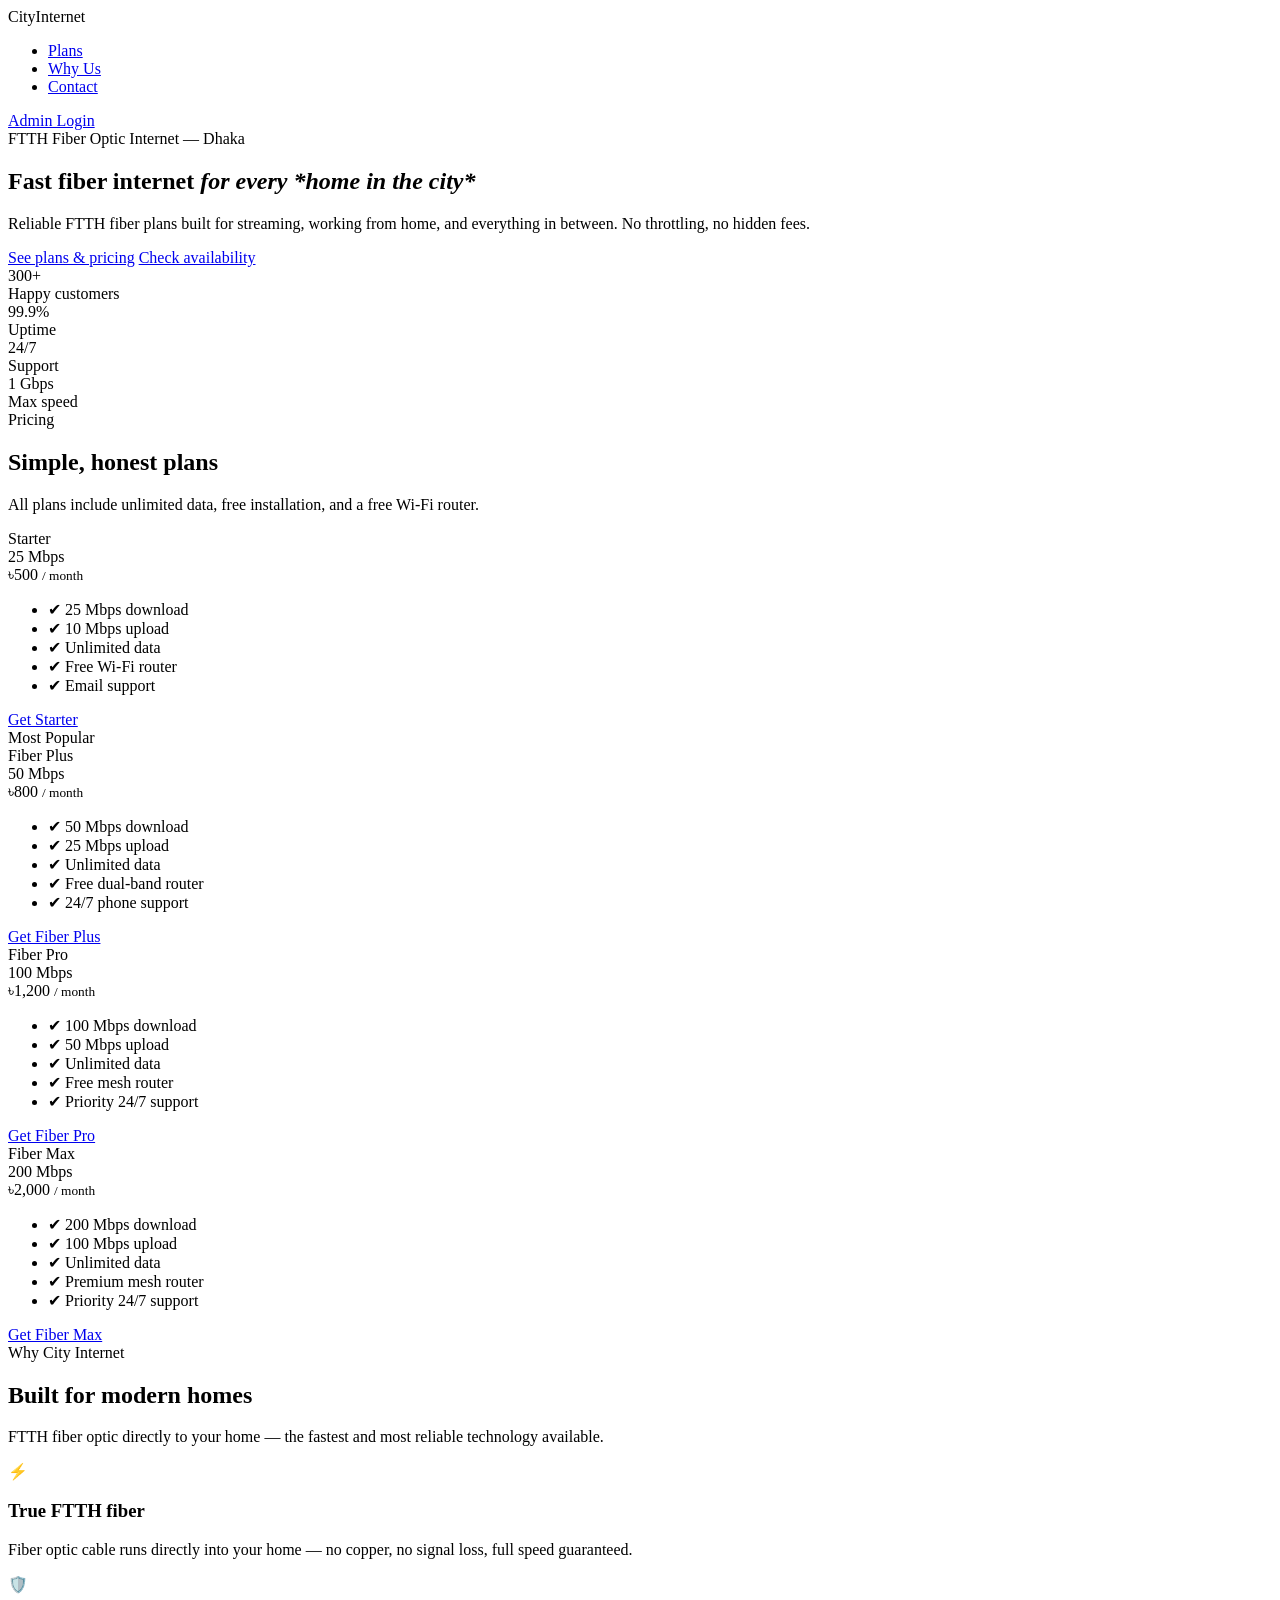
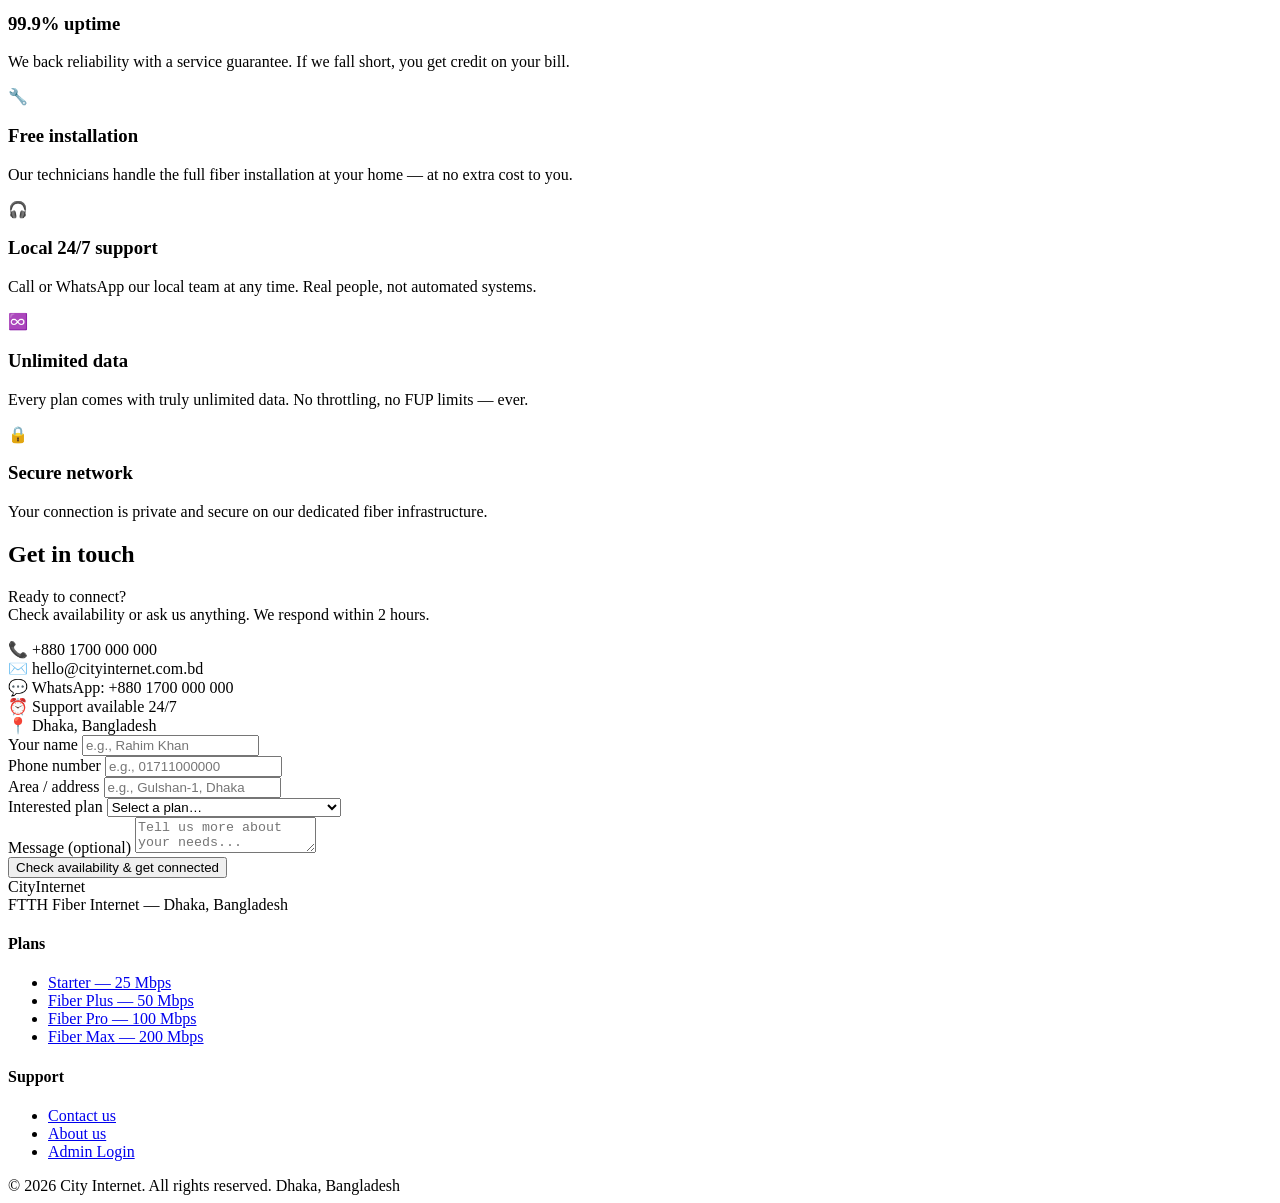
==== index.html @ 3947e37f "Add files via upload" ====
<!DOCTYPE html>
<html lang="en">
<head>
  <meta charset="UTF-8">
  <meta name="viewport" content="width=device-width, initial-scale=1.0">
  <title>City Internet — Home Broadband & Fiber</title>
  <link rel="stylesheet" href="css/style.css">
  <script src="js/main.js"></script>
</head>
<body>
  <!-- NAVBAR -->
  <nav class="navbar">
    <div class="nav-inner">
      <div class="logo">City<span>Internet</span></div>
      <ul class="nav-links">
        <li><a href="#plans">Plans</a></li>
        <li><a href="#features">Why Us</a></li>
        <li><a href="#contact">Contact</a></li>
      </ul>
      <a href="pages/admin.html" class="btn-nav">Admin Login</a>
    </div>
  </nav>

  <!-- HERO -->
  <section class="hero">
    <div class="hero-content">
      <div class="eyebrow">FTTH Fiber Optic Internet — Dhaka</div>
      <h1>Fast fiber internet <em>for every *home in the city*</em></h1>
      <p class="hero-sub">Reliable FTTH fiber plans built for streaming, working from home, and everything in between. No throttling, no hidden fees.</p>
      <div class="hero-actions">
        <a href="#plans" class="btn-primary">See plans & pricing</a>
        <a href="#contact" class="btn-outline">Check availability</a>
      </div>
    </div>
    <div class="hero-stats">
      <div class="stat">
        <div class="stat-num">300+</div>
        <div class="stat-label">Happy customers</div>
      </div>
      <div class="stat">
        <div class="stat-num">99.9%</div>
        <div class="stat-label">Uptime</div>
      </div>
      <div class="stat">
        <div class="stat-num">24/7</div>
        <div class="stat-label">Support</div>
      </div>
      <div class="stat">
        <div class="stat-num">1 Gbps</div>
        <div class="stat-label">Max speed</div>
      </div>
    </div>
  </section>

  <!-- PRICING SECTION -->
  <section id="plans" class="section">
    <div class="section-inner">
      <div class="section-label">Pricing</div>
      <h2>Simple, honest plans</h2>
      <p class="section-sub">All plans include unlimited data, free installation, and a free Wi-Fi router.</p>
      <div class="plans-grid">
        <!-- Starter -->
        <div class="plan-card">
          <div class="plan-name">Starter</div>
          <div class="plan-speed">25 <span>Mbps</span></div>
          <div class="plan-price">৳500 <small>/ month</small></div>
          <ul class="plan-features">
            <li>✔ 25 Mbps download</li>
            <li>✔ 10 Mbps upload</li>
            <li>✔ Unlimited data</li>
            <li>✔ Free Wi-Fi router</li>
            <li>✔ Email support</li>
          </ul>
          <a href="#contact" class="plan-btn">Get Starter</a>
        </div>

        <!-- Fiber Plus (Most Popular) -->
        <div class="plan-card featured">
          <div class="badge">Most Popular</div>
          <div class="plan-name">Fiber Plus</div>
          <div class="plan-speed">50 <span>Mbps</span></div>
          <div class="plan-price">৳800 <small>/ month</small></div>
          <ul class="plan-features">
            <li>✔ 50 Mbps download</li>
            <li>✔ 25 Mbps upload</li>
            <li>✔ Unlimited data</li>
            <li>✔ Free dual-band router</li>
            <li>✔ 24/7 phone support</li>
          </ul>
          <a href="#contact" class="plan-btn filled">Get Fiber Plus</a>
        </div>

        <!-- Fiber Pro -->
        <div class="plan-card">
          <div class="plan-name">Fiber Pro</div>
          <div class="plan-speed">100 <span>Mbps</span></div>
          <div class="plan-price">৳1,200 <small>/ month</small></div>
          <ul class="plan-features">
            <li>✔ 100 Mbps download</li>
            <li>✔ 50 Mbps upload</li>
            <li>✔ Unlimited data</li>
            <li>✔ Free mesh router</li>
            <li>✔ Priority 24/7 support</li>
          </ul>
          <a href="#contact" class="plan-btn">Get Fiber Pro</a>
        </div>

        <!-- Fiber Max -->
        <div class="plan-card">
          <div class="plan-name">Fiber Max</div>
          <div class="plan-speed">200 <span>Mbps</span></div>
          <div class="plan-price">৳2,000 <small>/ month</small></div>
          <ul class="plan-features">
            <li>✔ 200 Mbps download</li>
            <li>✔ 100 Mbps upload</li>
            <li>✔ Unlimited data</li>
            <li>✔ Premium mesh router</li>
            <li>✔ Priority 24/7 support</li>
          </ul>
          <a href="#contact" class="plan-btn">Get Fiber Max</a>
        </div>
      </div>
    </div>
  </section>

  <!-- FEATURES SECTION -->
  <section id="features" class="section gray">
    <div class="section-inner">
      <div class="section-label">Why City Internet</div>
      <h2>Built for modern homes</h2>
      <p class="section-sub">FTTH fiber optic directly to your home — the fastest and most reliable technology available.</p>
      <div class="features-grid">
        <div class="feature-card">
          <div class="feature-icon">⚡</div>
          <h3>True FTTH fiber</h3>
          <p>Fiber optic cable runs directly into your home — no copper, no signal loss, full speed guaranteed.</p>
        </div>
        <div class="feature-card">
          <div class="feature-icon">🛡️</div>
          <h3>99.9% uptime</h3>
          <p>We back reliability with a service guarantee. If we fall short, you get credit on your bill.</p>
        </div>
        <div class="feature-card">
          <div class="feature-icon">🔧</div>
          <h3>Free installation</h3>
          <p>Our technicians handle the full fiber installation at your home — at no extra cost to you.</p>
        </div>
        <div class="feature-card">
          <div class="feature-icon">🎧</div>
          <h3>Local 24/7 support</h3>
          <p>Call or WhatsApp our local team at any time. Real people, not automated systems.</p>
        </div>
        <div class="feature-card">
          <div class="feature-icon">♾️</div>
          <h3>Unlimited data</h3>
          <p>Every plan comes with truly unlimited data. No throttling, no FUP limits — ever.</p>
        </div>
        <div class="feature-card">
          <div class="feature-icon">🔒</div>
          <h3>Secure network</h3>
          <p>Your connection is private and secure on our dedicated fiber infrastructure.</p>
        </div>
      </div>
    </div>
  </section>

  <!-- CONTACT SECTION -->
  <section id="contact" class="section">
    <div class="section-inner">
      <div class="contact-layout">
        <div class="contact-info">
          <h2>Get in touch</h2>
          <p>Ready to connect?<br>Check availability or ask us anything. We respond within 2 hours.</p>
          <div class="contact-item">📞 +880 1700 000 000</div>
          <div class="contact-item">✉️ hello@cityinternet.com.bd</div>
          <div class="contact-item">💬 WhatsApp: +880 1700 000 000</div>
          <div class="contact-item">⏰ Support available 24/7</div>
          <div class="contact-item">📍 Dhaka, Bangladesh</div>
        </div>

        <div class="contact-form-box">
          <form id="contact-form" onsubmit="return false;">
            <div class="field">
              <label for="cf-name">Your name</label>
              <input type="text" id="cf-name" placeholder="e.g., Rahim Khan">
            </div>
            <div class="field">
              <label for="cf-phone">Phone number</label>
              <input type="text" id="cf-phone" placeholder="e.g., 01711000000">
            </div>
            <div class="field">
              <label for="cf-area">Area / address</label>
              <input type="text" id="cf-area" placeholder="e.g., Gulshan-1, Dhaka">
            </div>
            <div class="field">
              <label for="cf-plan">Interested plan</label>
              <select id="cf-plan">
                <option>Select a plan…</option>
                <option>Starter — 25 Mbps (৳500/mo)</option>
                <option>Fiber Plus — 50 Mbps (৳800/mo)</option>
                <option>Fiber Pro — 100 Mbps (৳1,200/mo)</option>
                <option>Fiber Max — 200 Mbps (৳2,000/mo)</option>
                <option>Not sure yet</option>
              </select>
            </div>
            <div class="field">
              <label for="cf-message">Message (optional)</label>
              <textarea id="cf-message" placeholder="Tell us more about your needs..."></textarea>
            </div>
            <button type="button" class="btn-submit" onclick="submitContact()">Check availability & get connected</button>
          </form>

          <div id="contact-success" class="success-box" style="display: none;">
            <div class="success-icon">✅</div>
            <div class="success-title">Thanks! We'll be in touch soon.</div>
            <div id="success-name"></div>
            <p style="font-size: 13px; color: var(--text-muted); margin-top: 0.5rem;">Our team will call you within 2 hours to confirm availability and schedule installation.</p>
          </div>
        </div>
      </div>
    </div>
  </section>

  <!-- FOOTER -->
  <footer class="footer">
    <div class="footer-inner">
      <div class="footer-top">
        <div>
          <div class="footer-logo">City<span>Internet</span></div>
          <div class="footer-tagline">FTTH Fiber Internet — Dhaka, Bangladesh</div>
        </div>
        <div class="footer-links">
          <h4>Plans</h4>
          <ul>
            <li><a href="#plans">Starter — 25 Mbps</a></li>
            <li><a href="#plans">Fiber Plus — 50 Mbps</a></li>
            <li><a href="#plans">Fiber Pro — 100 Mbps</a></li>
            <li><a href="#plans">Fiber Max — 200 Mbps</a></li>
          </ul>
        </div>
        <div class="footer-links">
          <h4>Support</h4>
          <ul>
            <li><a href="#contact">Contact us</a></li>
            <li><a href="#features">About us</a></li>
            <li><a href="pages/admin.html">Admin Login</a></li>
          </ul>
        </div>
      </div>
      <div class="footer-bottom">
        <span>© 2026 City Internet. All rights reserved.</span>
        <span>Dhaka, Bangladesh</span>
      </div>
    </div>
  </footer>
</body>
</html>
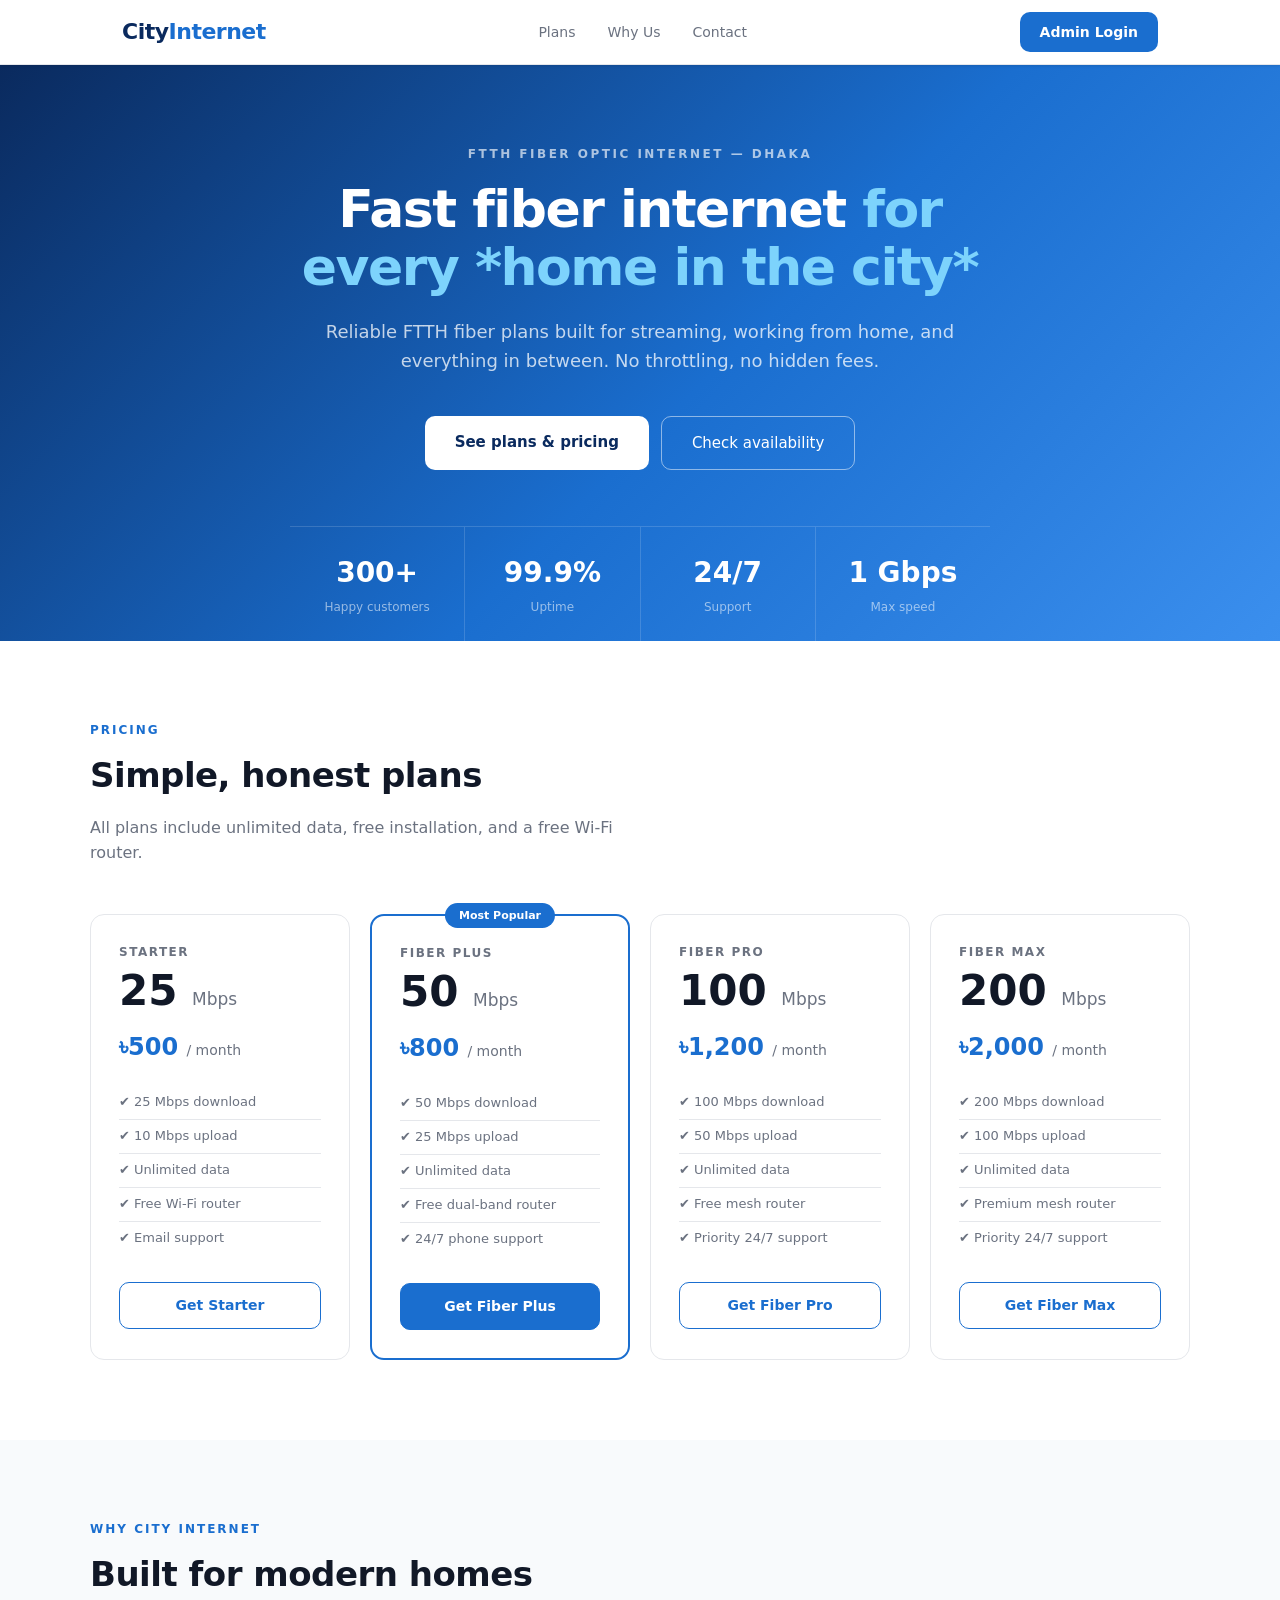
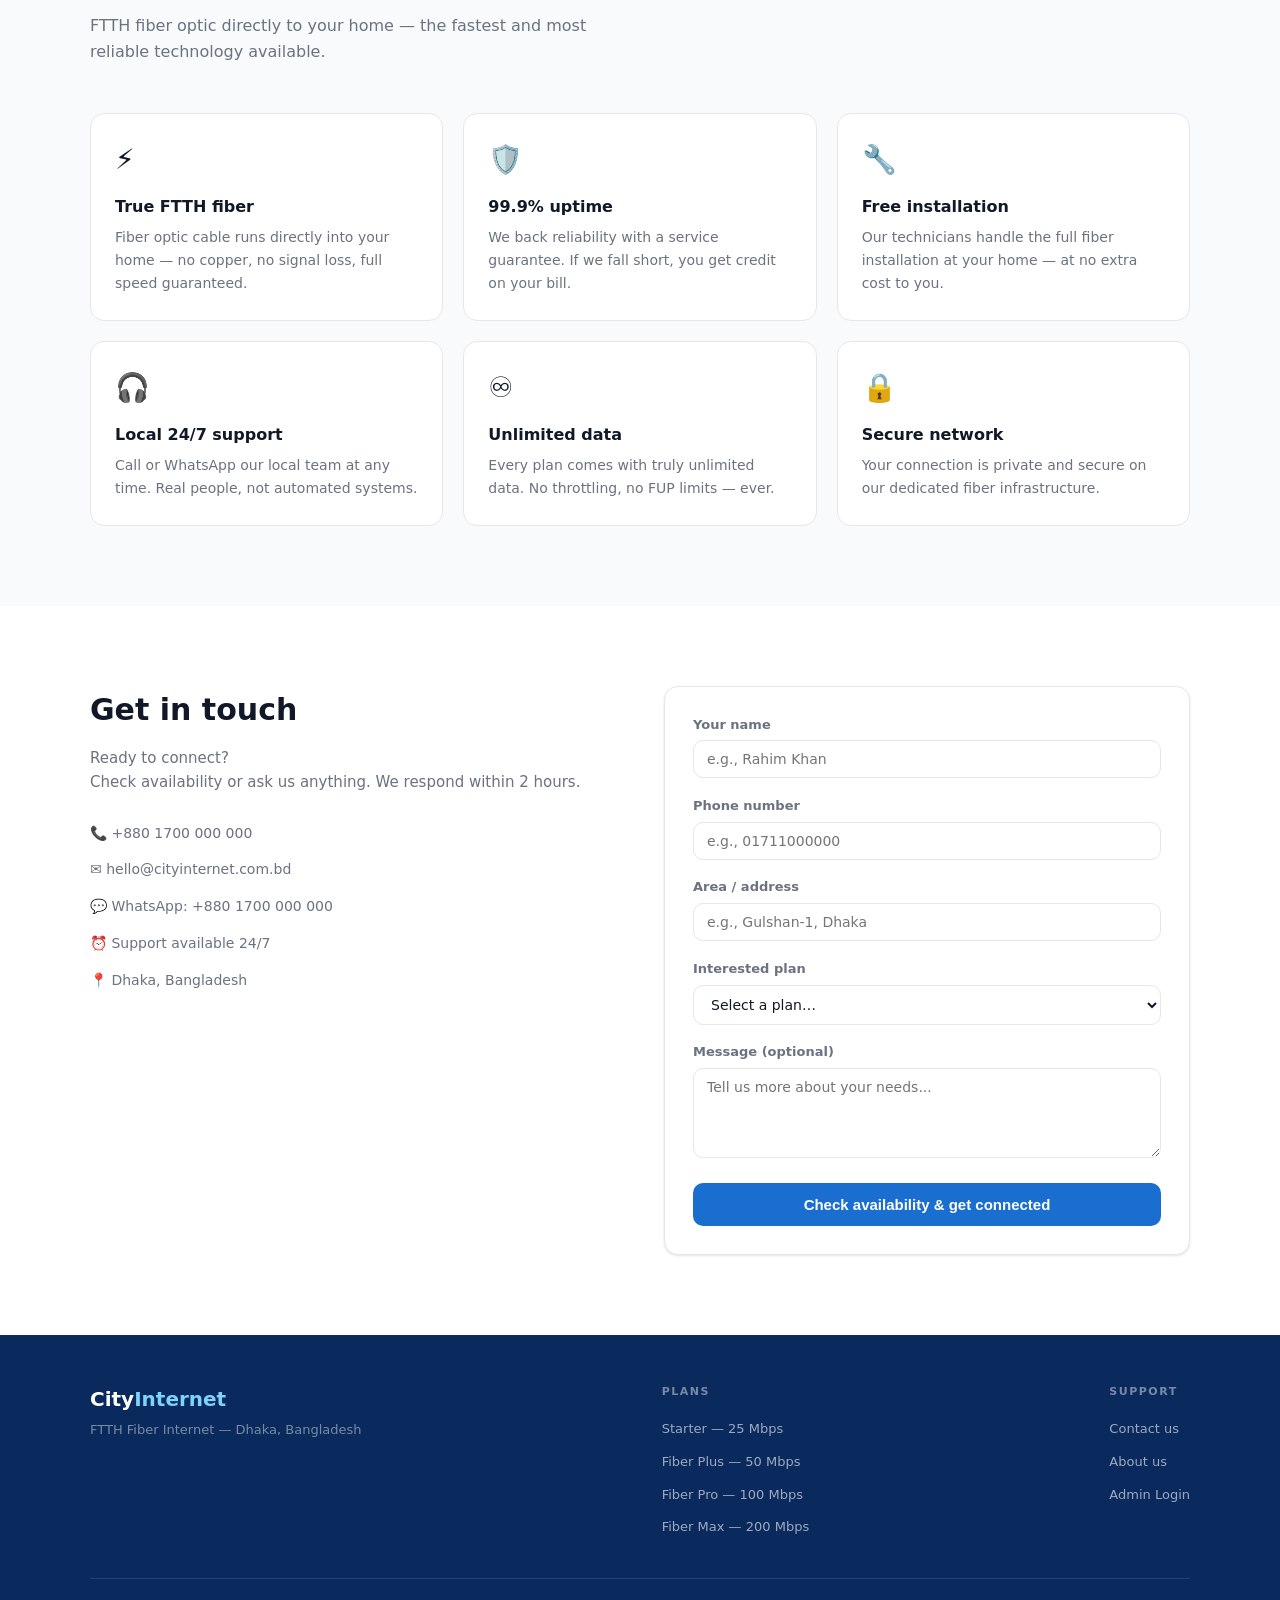
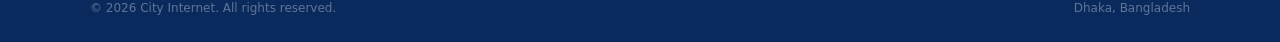
==== commit 3b22f56f: "Update index.html" ====
--- a/index.html
+++ b/index.html
@@ -4,8 +4,8 @@
   <meta charset="UTF-8">
   <meta name="viewport" content="width=device-width, initial-scale=1.0">
   <title>City Internet — Home Broadband & Fiber</title>
-  <link rel="stylesheet" href="css/style.css">
-  <script src="js/main.js"></script>
+ <link rel="stylesheet" href="style.css">
+<script src="main.js"></script>
 </head>
 <body>
   <!-- NAVBAR -->
--- a/style.css
+++ b/style.css
@@ -0,0 +1,180 @@
+*, *::before, *::after { box-sizing: border-box; margin: 0; padding: 0; }
+
+:root {
+  --blue:       #1a6ecf;
+  --blue-dark:  #0a2a5e;
+  --blue-light: #e8f0fe;
+  --blue-sky:   #7dd3fc;
+  --text:       #111827;
+  --text-muted: #6b7280;
+  --border:     #e5e7eb;
+  --bg:         #ffffff;
+  --bg-gray:    #f8fafc;
+  --radius:     10px;
+  --radius-lg:  14px;
+  --shadow:     0 1px 3px rgba(0,0,0,0.08), 0 1px 2px rgba(0,0,0,0.04);
+  --shadow-md:  0 4px 12px rgba(0,0,0,0.1);
+}
+
+html { scroll-behavior: smooth; }
+body { font-family: 'Segoe UI', system-ui, -apple-system, sans-serif; color: var(--text); background: var(--bg); line-height: 1.6; font-size: 16px; }
+
+.navbar { position: sticky; top: 0; z-index: 100; background: rgba(255,255,255,0.97); backdrop-filter: blur(8px); border-bottom: 1px solid var(--border); box-shadow: var(--shadow); }
+.nav-inner { max-width: 1100px; margin: 0 auto; padding: 0 2rem; display: flex; align-items: center; justify-content: space-between; height: 64px; }
+.logo { font-size: 22px; font-weight: 700; letter-spacing: -0.5px; color: var(--blue-dark); }
+.logo span { color: var(--blue); }
+.nav-links { display: flex; gap: 2rem; list-style: none; }
+.nav-links a { font-size: 14px; color: var(--text-muted); text-decoration: none; font-weight: 500; transition: color 0.2s; }
+.nav-links a:hover { color: var(--blue); }
+.btn-nav { background: var(--blue); color: #fff; border: none; border-radius: var(--radius); padding: 9px 20px; font-size: 14px; font-weight: 600; cursor: pointer; text-decoration: none; transition: background 0.2s; }
+.btn-nav:hover { background: var(--blue-dark); }
+
+.hero { background: linear-gradient(135deg, #0a2a5e 0%, #1a6ecf 55%, #3b8fee 100%); padding: 5rem 2rem 0; text-align: center; overflow: hidden; }
+.hero-content { max-width: 680px; margin: 0 auto; }
+.eyebrow { font-size: 12px; font-weight: 600; letter-spacing: 2.5px; color: rgba(255,255,255,0.65); text-transform: uppercase; margin-bottom: 1rem; }
+.hero h1 { font-size: 52px; font-weight: 700; color: #fff; line-height: 1.12; margin-bottom: 1.25rem; letter-spacing: -1.5px; }
+.hero h1 em { font-style: normal; color: var(--blue-sky); }
+.hero-sub { font-size: 18px; color: rgba(255,255,255,0.75); margin-bottom: 2.5rem; line-height: 1.65; }
+.hero-actions { display: flex; gap: 12px; justify-content: center; flex-wrap: wrap; margin-bottom: 3.5rem; }
+.btn-primary { background: #fff; color: var(--blue-dark); border: none; border-radius: var(--radius); padding: 14px 30px; font-size: 15px; font-weight: 600; cursor: pointer; text-decoration: none; transition: all 0.2s; }
+.btn-primary:hover { background: #e8f0fe; transform: translateY(-1px); }
+.btn-outline { background: transparent; color: #fff; border: 1.5px solid rgba(255,255,255,0.5); border-radius: var(--radius); padding: 14px 30px; font-size: 15px; font-weight: 500; cursor: pointer; text-decoration: none; transition: all 0.2s; }
+.btn-outline:hover { border-color: #fff; background: rgba(255,255,255,0.1); }
+.hero-stats { display: flex; justify-content: center; border-top: 1px solid rgba(255,255,255,0.15); max-width: 700px; margin: 0 auto; }
+.stat { padding: 1.5rem 2rem; border-right: 1px solid rgba(255,255,255,0.15); flex: 1; }
+.stat:last-child { border-right: none; }
+.stat-num { font-size: 28px; font-weight: 700; color: #fff; }
+.stat-label { font-size: 12px; color: rgba(255,255,255,0.55); margin-top: 2px; }
+
+.section { padding: 5rem 2rem; }
+.section.gray { background: var(--bg-gray); }
+.section-inner { max-width: 1100px; margin: 0 auto; }
+.section-label { font-size: 12px; font-weight: 700; letter-spacing: 2px; text-transform: uppercase; color: var(--blue); margin-bottom: 0.5rem; }
+.section-inner > h2 { font-size: 34px; font-weight: 700; margin-bottom: 0.75rem; letter-spacing: -0.5px; }
+.section-sub { font-size: 16px; color: var(--text-muted); margin-bottom: 3rem; max-width: 560px; }
+
+.plans-grid { display: grid; grid-template-columns: repeat(auto-fit, minmax(230px, 1fr)); gap: 20px; }
+.plan-card { background: var(--bg); border: 1.5px solid var(--border); border-radius: var(--radius-lg); padding: 1.75rem; position: relative; transition: transform 0.2s, box-shadow 0.2s; }
+.plan-card:hover { transform: translateY(-3px); box-shadow: var(--shadow-md); }
+.plan-card.featured { border: 2.5px solid var(--blue); }
+.badge { position: absolute; top: -13px; left: 50%; transform: translateX(-50%); background: var(--blue); color: #fff; font-size: 11px; font-weight: 700; padding: 4px 14px; border-radius: 20px; white-space: nowrap; }
+.plan-name { font-size: 12px; font-weight: 700; color: var(--text-muted); text-transform: uppercase; letter-spacing: 1.5px; margin-bottom: 0.5rem; }
+.plan-speed { font-size: 42px; font-weight: 700; color: var(--text); line-height: 1; }
+.plan-speed span { font-size: 17px; font-weight: 500; color: var(--text-muted); }
+.plan-price { font-size: 24px; font-weight: 700; margin: 1rem 0 1.25rem; color: var(--blue); }
+.plan-price small { font-size: 14px; color: var(--text-muted); font-weight: 400; }
+.plan-features { list-style: none; margin-bottom: 1.75rem; }
+.plan-features li { font-size: 13px; color: var(--text-muted); padding: 6px 0; border-bottom: 1px solid var(--border); }
+.plan-features li:last-child { border-bottom: none; }
+.plan-btn { display: block; width: 100%; text-align: center; padding: 11px; border-radius: var(--radius); font-size: 14px; font-weight: 600; cursor: pointer; border: 1.5px solid var(--blue); background: transparent; color: var(--blue); text-decoration: none; transition: all 0.2s; }
+.plan-btn:hover { background: var(--blue-light); }
+.plan-btn.filled { background: var(--blue); color: #fff; }
+.plan-btn.filled:hover { background: var(--blue-dark); }
+
+.features-grid { display: grid; grid-template-columns: repeat(auto-fit, minmax(280px, 1fr)); gap: 20px; }
+.feature-card { background: var(--bg); border: 1px solid var(--border); border-radius: var(--radius-lg); padding: 1.5rem; }
+.feature-icon { font-size: 28px; margin-bottom: 0.75rem; }
+.feature-card h3 { font-size: 16px; font-weight: 600; margin-bottom: 0.4rem; }
+.feature-card p { font-size: 14px; color: var(--text-muted); line-height: 1.65; }
+
+.contact-layout { display: grid; grid-template-columns: 1fr 1fr; gap: 3rem; align-items: start; }
+.contact-info h2 { font-size: 30px; font-weight: 700; margin-bottom: 0.75rem; }
+.contact-info p { font-size: 15px; color: var(--text-muted); margin-bottom: 1.75rem; }
+.contact-item { display: flex; align-items: center; gap: 10px; margin-bottom: 0.9rem; font-size: 14px; color: var(--text-muted); }
+.contact-form-box { background: var(--bg); border: 1px solid var(--border); border-radius: var(--radius-lg); padding: 1.75rem; box-shadow: var(--shadow); }
+.field { margin-bottom: 1.1rem; }
+.field label { display: block; font-size: 13px; font-weight: 600; color: var(--text-muted); margin-bottom: 5px; }
+.field input, .field select, .field textarea { width: 100%; padding: 10px 13px; border: 1.5px solid var(--border); border-radius: var(--radius); font-size: 14px; color: var(--text); background: var(--bg); font-family: inherit; transition: border-color 0.2s; }
+.field input:focus, .field select:focus, .field textarea:focus { outline: none; border-color: var(--blue); box-shadow: 0 0 0 3px rgba(26,110,207,0.12); }
+.field textarea { resize: vertical; min-height: 90px; }
+.btn-submit { width: 100%; background: var(--blue); color: #fff; border: none; border-radius: var(--radius); padding: 13px; font-size: 15px; font-weight: 600; cursor: pointer; transition: background 0.2s; }
+.btn-submit:hover { background: var(--blue-dark); }
+.success-box { text-align: center; padding: 2rem 1rem; }
+.success-icon { font-size: 48px; margin-bottom: 0.75rem; }
+.success-title { font-size: 18px; font-weight: 700; margin-bottom: 0.5rem; color: var(--text); }
+
+.footer { background: var(--blue-dark); padding: 3rem 2rem 1.5rem; }
+.footer-inner { max-width: 1100px; margin: 0 auto; }
+.footer-top { display: flex; justify-content: space-between; align-items: flex-start; margin-bottom: 2rem; flex-wrap: wrap; gap: 2rem; }
+.footer-logo { font-size: 20px; font-weight: 700; color: #fff; }
+.footer-logo span { color: var(--blue-sky); }
+.footer-tagline { font-size: 13px; color: rgba(255,255,255,0.45); margin-top: 5px; }
+.footer-links h4 { font-size: 11px; font-weight: 700; text-transform: uppercase; letter-spacing: 1.5px; color: rgba(255,255,255,0.45); margin-bottom: 0.9rem; }
+.footer-links ul { list-style: none; }
+.footer-links li { margin-bottom: 0.45rem; }
+.footer-links a { font-size: 13px; color: rgba(255,255,255,0.6); text-decoration: none; transition: color 0.2s; }
+.footer-links a:hover { color: #fff; }
+.footer-bottom { border-top: 1px solid rgba(255,255,255,0.1); padding-top: 1.25rem; display: flex; justify-content: space-between; flex-wrap: wrap; gap: 0.5rem; }
+.footer-bottom span { font-size: 12px; color: rgba(255,255,255,0.35); }
+
+.admin-body { background: var(--bg-gray); }
+.admin-header { background: var(--blue-dark); padding: 1rem 2rem; display: flex; align-items: center; justify-content: space-between; }
+.admin-header .logo { color: #fff; font-size: 20px; font-weight: 700; }
+.admin-header .logo span { color: var(--blue-sky); }
+.admin-header-right { display: flex; align-items: center; gap: 1rem; }
+.admin-header-right a { font-size: 13px; color: rgba(255,255,255,0.65); text-decoration: none; }
+.admin-header-right a:hover { color: #fff; }
+.logout-btn { background: rgba(255,255,255,0.15); color: #fff; border: 1px solid rgba(255,255,255,0.25); border-radius: var(--radius); padding: 7px 16px; font-size: 13px; cursor: pointer; font-family: inherit; }
+.logout-btn:hover { background: rgba(255,255,255,0.25); }
+.admin-main { max-width: 1200px; margin: 0 auto; padding: 2rem; }
+.page-title { font-size: 26px; font-weight: 700; margin-bottom: 0.3rem; }
+.page-sub { font-size: 14px; color: var(--text-muted); margin-bottom: 2rem; }
+.stats-row { display: grid; grid-template-columns: repeat(auto-fit, minmax(160px, 1fr)); gap: 16px; margin-bottom: 2rem; }
+.stat-card { background: var(--bg); border: 1px solid var(--border); border-radius: var(--radius-lg); padding: 1.25rem; }
+.stat-card-label { font-size: 12px; font-weight: 600; color: var(--text-muted); text-transform: uppercase; letter-spacing: 1px; margin-bottom: 0.4rem; }
+.stat-card-num { font-size: 30px; font-weight: 700; color: var(--text); }
+.stat-card-num.blue { color: var(--blue); }
+.stat-card-num.green { color: #16a34a; }
+.stat-card-num.orange { color: #d97706; }
+
+.card { background: var(--bg); border: 1px solid var(--border); border-radius: var(--radius-lg); margin-bottom: 1.5rem; box-shadow: var(--shadow); }
+.card-header { padding: 1.25rem 1.5rem; border-bottom: 1px solid var(--border); display: flex; align-items: center; justify-content: space-between; flex-wrap: wrap; gap: 0.75rem; }
+.card-title { font-size: 16px; font-weight: 700; }
+.card-body { padding: 1.5rem; }
+
+.toolbar { display: flex; align-items: center; gap: 10px; flex-wrap: wrap; }
+.toolbar input[type="text"], .toolbar select { padding: 8px 12px; border: 1.5px solid var(--border); border-radius: var(--radius); font-size: 14px; color: var(--text); background: var(--bg); font-family: inherit; }
+.toolbar input[type="text"] { min-width: 220px; }
+.toolbar input:focus, .toolbar select:focus { outline: none; border-color: var(--blue); }
+.btn-add { background: var(--blue); color: #fff; border: none; border-radius: var(--radius); padding: 9px 18px; font-size: 14px; font-weight: 600; cursor: pointer; font-family: inherit; transition: background 0.2s; }
+.btn-add:hover { background: var(--blue-dark); }
+.btn-export { background: #16a34a; color: #fff; border: none; border-radius: var(--radius); padding: 9px 18px; font-size: 14px; font-weight: 600; cursor: pointer; font-family: inherit; }
+
+.table-wrap { overflow-x: auto; }
+table { width: 100%; border-collapse: collapse; font-size: 14px; }
+thead th { background: var(--bg-gray); padding: 10px 14px; text-align: left; font-size: 12px; font-weight: 700; color: var(--text-muted); text-transform: uppercase; letter-spacing: 0.8px; border-bottom: 1px solid var(--border); }
+tbody tr { border-bottom: 1px solid var(--border); transition: background 0.15s; }
+tbody tr:last-child { border-bottom: none; }
+tbody tr:hover { background: var(--bg-gray); }
+tbody td { padding: 12px 14px; color: var(--text); vertical-align: middle; }
+.status-badge { display: inline-block; padding: 3px 10px; border-radius: 20px; font-size: 12px; font-weight: 600; }
+.status-active   { background: #dcfce7; color: #166534; }
+.status-inactive { background: #fee2e2; color: #991b1b; }
+.status-pending  { background: #fef9c3; color: #854d0e; }
+.action-btn { background: none; border: 1px solid var(--border); border-radius: 6px; padding: 5px 10px; font-size: 12px; cursor: pointer; font-family: inherit; color: var(--text); margin-right: 4px; transition: all 0.15s; }
+.action-btn:hover { border-color: var(--blue); color: var(--blue); }
+.action-btn.danger:hover { border-color: #dc2626; color: #dc2626; }
+
+.modal-overlay { display: none; position: fixed; inset: 0; background: rgba(0,0,0,0.45); z-index: 1000; align-items: center; justify-content: center; }
+.modal-overlay.active { display: flex; }
+.modal { background: var(--bg); border-radius: var(--radius-lg); padding: 2rem; width: 100%; max-width: 480px; box-shadow: 0 20px 60px rgba(0,0,0,0.2); max-height: 90vh; overflow-y: auto; }
+.modal h3 { font-size: 18px; font-weight: 700; margin-bottom: 1.25rem; }
+.modal-actions { display: flex; gap: 10px; margin-top: 1.5rem; justify-content: flex-end; }
+.btn-cancel { background: none; border: 1.5px solid var(--border); border-radius: var(--radius); padding: 9px 18px; font-size: 14px; cursor: pointer; font-family: inherit; }
+.btn-save { background: var(--blue); color: #fff; border: none; border-radius: var(--radius); padding: 9px 20px; font-size: 14px; font-weight: 600; cursor: pointer; font-family: inherit; }
+
+.login-page { min-height: 100vh; background: var(--blue-dark); display: flex; align-items: center; justify-content: center; padding: 2rem; }
+.login-box { background: var(--bg); border-radius: var(--radius-lg); padding: 2.5rem; width: 100%; max-width: 380px; box-shadow: 0 20px 60px rgba(0,0,0,0.3); }
+.login-logo { font-size: 24px; font-weight: 700; color: var(--blue-dark); text-align: center; margin-bottom: 0.3rem; }
+.login-logo span { color: var(--blue); }
+.login-sub { font-size: 13px; color: var(--text-muted); text-align: center; margin-bottom: 2rem; }
+.login-error { background: #fee2e2; color: #991b1b; border-radius: var(--radius); padding: 10px 14px; font-size: 13px; margin-bottom: 1rem; display: none; }
+
+@media (max-width: 768px) {
+  .hero h1 { font-size: 34px; }
+  .hero-stats { flex-wrap: wrap; }
+  .stat { flex: 1 1 40%; }
+  .nav-links { display: none; }
+  .contact-layout { grid-template-columns: 1fr; }
+  .plans-grid { grid-template-columns: 1fr; }
+}
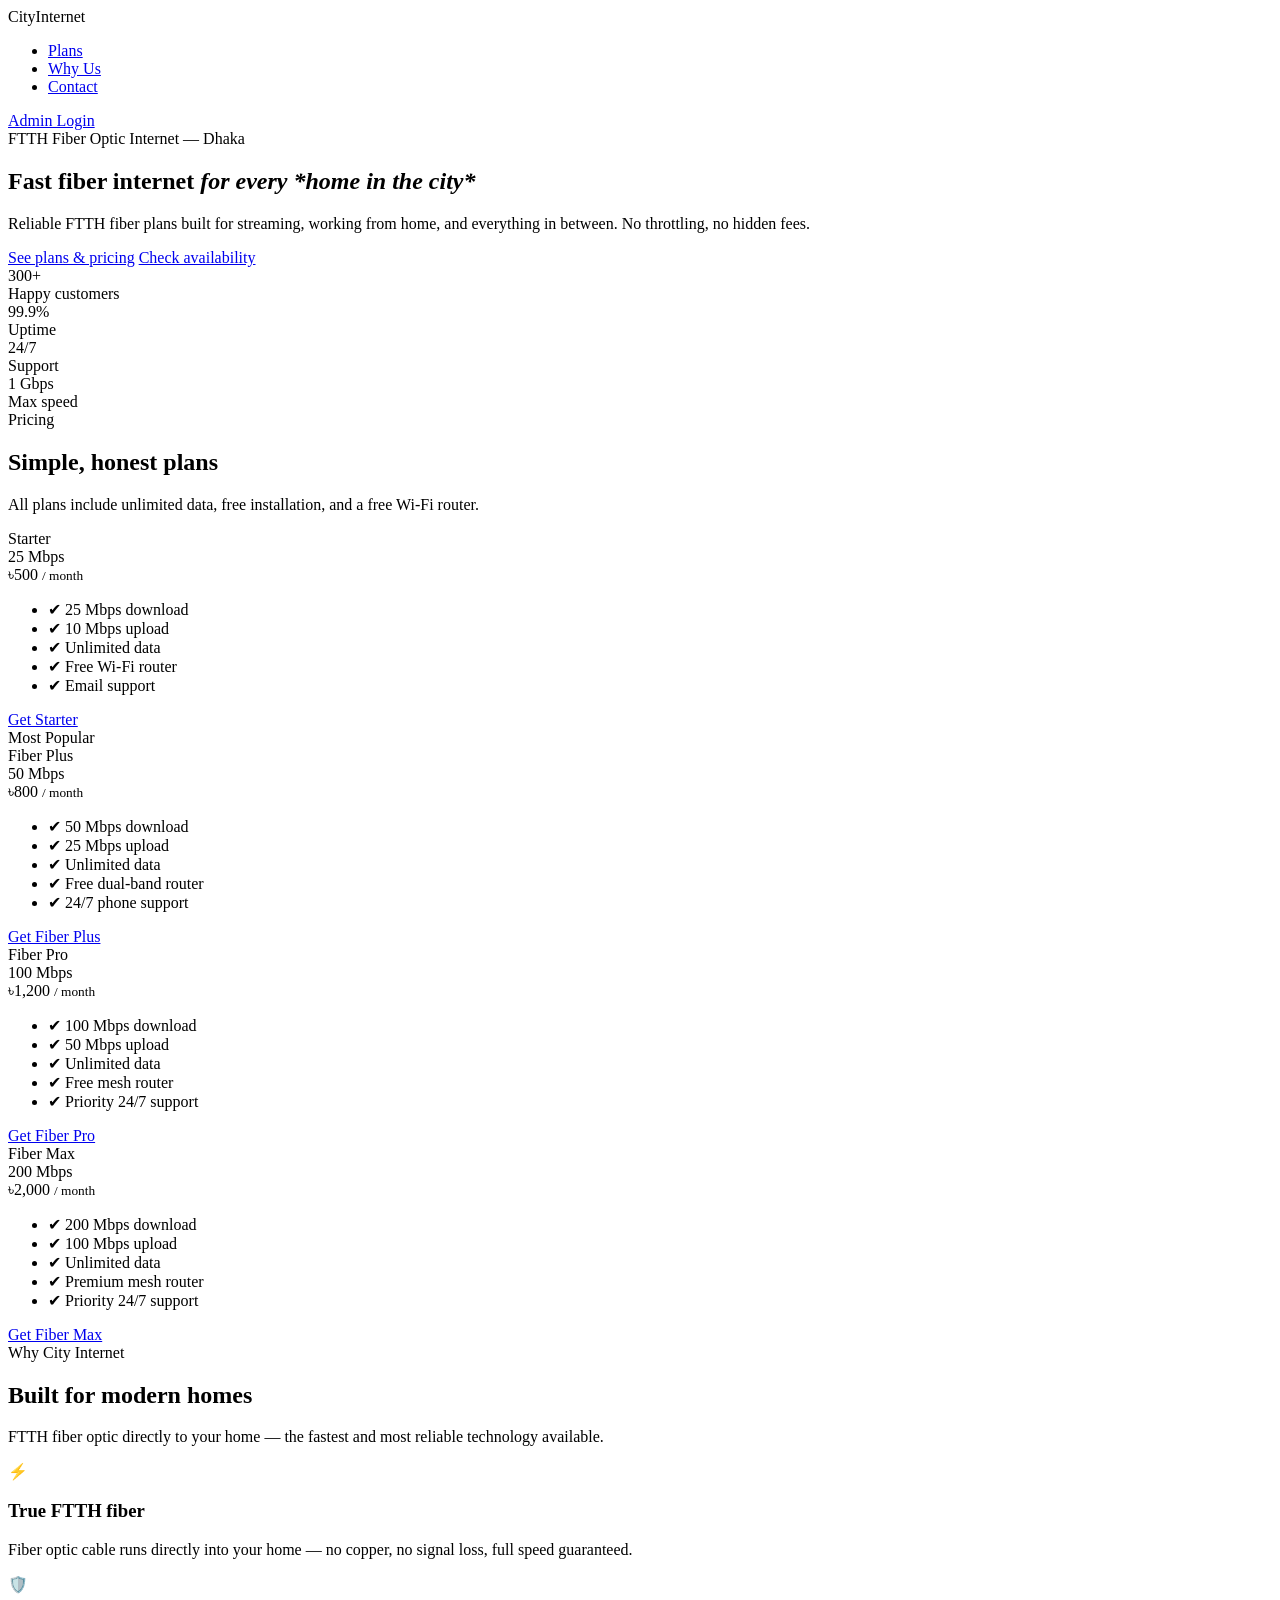
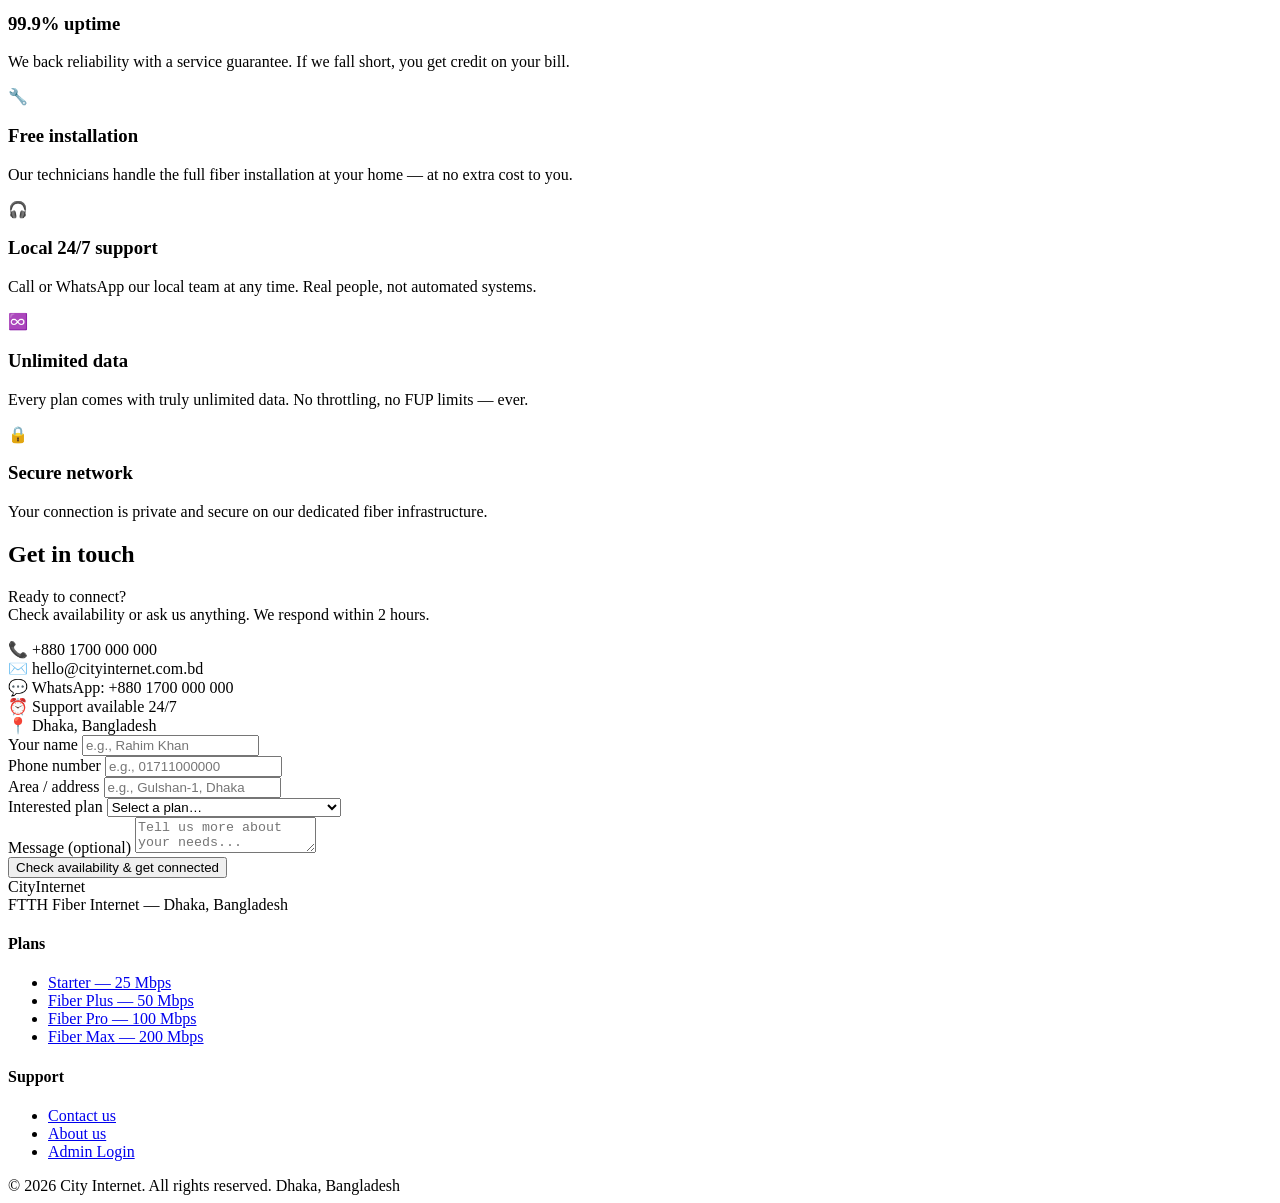
==== commit 3ee1dad0: "Create index.html" ====
--- a/index.html
+++ b/index.html
@@ -1,257 +1,257 @@
-<!DOCTYPE html>
-<html lang="en">
-<head>
-  <meta charset="UTF-8">
-  <meta name="viewport" content="width=device-width, initial-scale=1.0">
-  <title>City Internet — Home Broadband & Fiber</title>
- <link rel="stylesheet" href="style.css">
-<script src="main.js"></script>
-</head>
-<body>
-  <!-- NAVBAR -->
-  <nav class="navbar">
-    <div class="nav-inner">
-      <div class="logo">City<span>Internet</span></div>
-      <ul class="nav-links">
-        <li><a href="#plans">Plans</a></li>
-        <li><a href="#features">Why Us</a></li>
-        <li><a href="#contact">Contact</a></li>
-      </ul>
-      <a href="pages/admin.html" class="btn-nav">Admin Login</a>
-    </div>
-  </nav>
-
-  <!-- HERO -->
-  <section class="hero">
-    <div class="hero-content">
-      <div class="eyebrow">FTTH Fiber Optic Internet — Dhaka</div>
-      <h1>Fast fiber internet <em>for every *home in the city*</em></h1>
-      <p class="hero-sub">Reliable FTTH fiber plans built for streaming, working from home, and everything in between. No throttling, no hidden fees.</p>
-      <div class="hero-actions">
-        <a href="#plans" class="btn-primary">See plans & pricing</a>
-        <a href="#contact" class="btn-outline">Check availability</a>
-      </div>
-    </div>
-    <div class="hero-stats">
-      <div class="stat">
-        <div class="stat-num">300+</div>
-        <div class="stat-label">Happy customers</div>
-      </div>
-      <div class="stat">
-        <div class="stat-num">99.9%</div>
-        <div class="stat-label">Uptime</div>
-      </div>
-      <div class="stat">
-        <div class="stat-num">24/7</div>
-        <div class="stat-label">Support</div>
-      </div>
-      <div class="stat">
-        <div class="stat-num">1 Gbps</div>
-        <div class="stat-label">Max speed</div>
-      </div>
-    </div>
-  </section>
-
-  <!-- PRICING SECTION -->
-  <section id="plans" class="section">
-    <div class="section-inner">
-      <div class="section-label">Pricing</div>
-      <h2>Simple, honest plans</h2>
-      <p class="section-sub">All plans include unlimited data, free installation, and a free Wi-Fi router.</p>
-      <div class="plans-grid">
-        <!-- Starter -->
-        <div class="plan-card">
-          <div class="plan-name">Starter</div>
-          <div class="plan-speed">25 <span>Mbps</span></div>
-          <div class="plan-price">৳500 <small>/ month</small></div>
-          <ul class="plan-features">
-            <li>✔ 25 Mbps download</li>
-            <li>✔ 10 Mbps upload</li>
-            <li>✔ Unlimited data</li>
-            <li>✔ Free Wi-Fi router</li>
-            <li>✔ Email support</li>
-          </ul>
-          <a href="#contact" class="plan-btn">Get Starter</a>
-        </div>
-
-        <!-- Fiber Plus (Most Popular) -->
-        <div class="plan-card featured">
-          <div class="badge">Most Popular</div>
-          <div class="plan-name">Fiber Plus</div>
-          <div class="plan-speed">50 <span>Mbps</span></div>
-          <div class="plan-price">৳800 <small>/ month</small></div>
-          <ul class="plan-features">
-            <li>✔ 50 Mbps download</li>
-            <li>✔ 25 Mbps upload</li>
-            <li>✔ Unlimited data</li>
-            <li>✔ Free dual-band router</li>
-            <li>✔ 24/7 phone support</li>
-          </ul>
-          <a href="#contact" class="plan-btn filled">Get Fiber Plus</a>
-        </div>
-
-        <!-- Fiber Pro -->
-        <div class="plan-card">
-          <div class="plan-name">Fiber Pro</div>
-          <div class="plan-speed">100 <span>Mbps</span></div>
-          <div class="plan-price">৳1,200 <small>/ month</small></div>
-          <ul class="plan-features">
-            <li>✔ 100 Mbps download</li>
-            <li>✔ 50 Mbps upload</li>
-            <li>✔ Unlimited data</li>
-            <li>✔ Free mesh router</li>
-            <li>✔ Priority 24/7 support</li>
-          </ul>
-          <a href="#contact" class="plan-btn">Get Fiber Pro</a>
-        </div>
-
-        <!-- Fiber Max -->
-        <div class="plan-card">
-          <div class="plan-name">Fiber Max</div>
-          <div class="plan-speed">200 <span>Mbps</span></div>
-          <div class="plan-price">৳2,000 <small>/ month</small></div>
-          <ul class="plan-features">
-            <li>✔ 200 Mbps download</li>
-            <li>✔ 100 Mbps upload</li>
-            <li>✔ Unlimited data</li>
-            <li>✔ Premium mesh router</li>
-            <li>✔ Priority 24/7 support</li>
-          </ul>
-          <a href="#contact" class="plan-btn">Get Fiber Max</a>
-        </div>
-      </div>
-    </div>
-  </section>
-
-  <!-- FEATURES SECTION -->
-  <section id="features" class="section gray">
-    <div class="section-inner">
-      <div class="section-label">Why City Internet</div>
-      <h2>Built for modern homes</h2>
-      <p class="section-sub">FTTH fiber optic directly to your home — the fastest and most reliable technology available.</p>
-      <div class="features-grid">
-        <div class="feature-card">
-          <div class="feature-icon">⚡</div>
-          <h3>True FTTH fiber</h3>
-          <p>Fiber optic cable runs directly into your home — no copper, no signal loss, full speed guaranteed.</p>
-        </div>
-        <div class="feature-card">
-          <div class="feature-icon">🛡️</div>
-          <h3>99.9% uptime</h3>
-          <p>We back reliability with a service guarantee. If we fall short, you get credit on your bill.</p>
-        </div>
-        <div class="feature-card">
-          <div class="feature-icon">🔧</div>
-          <h3>Free installation</h3>
-          <p>Our technicians handle the full fiber installation at your home — at no extra cost to you.</p>
-        </div>
-        <div class="feature-card">
-          <div class="feature-icon">🎧</div>
-          <h3>Local 24/7 support</h3>
-          <p>Call or WhatsApp our local team at any time. Real people, not automated systems.</p>
-        </div>
-        <div class="feature-card">
-          <div class="feature-icon">♾️</div>
-          <h3>Unlimited data</h3>
-          <p>Every plan comes with truly unlimited data. No throttling, no FUP limits — ever.</p>
-        </div>
-        <div class="feature-card">
-          <div class="feature-icon">🔒</div>
-          <h3>Secure network</h3>
-          <p>Your connection is private and secure on our dedicated fiber infrastructure.</p>
-        </div>
-      </div>
-    </div>
-  </section>
-
-  <!-- CONTACT SECTION -->
-  <section id="contact" class="section">
-    <div class="section-inner">
-      <div class="contact-layout">
-        <div class="contact-info">
-          <h2>Get in touch</h2>
-          <p>Ready to connect?<br>Check availability or ask us anything. We respond within 2 hours.</p>
-          <div class="contact-item">📞 +880 1700 000 000</div>
-          <div class="contact-item">✉️ hello@cityinternet.com.bd</div>
-          <div class="contact-item">💬 WhatsApp: +880 1700 000 000</div>
-          <div class="contact-item">⏰ Support available 24/7</div>
-          <div class="contact-item">📍 Dhaka, Bangladesh</div>
-        </div>
-
-        <div class="contact-form-box">
-          <form id="contact-form" onsubmit="return false;">
-            <div class="field">
-              <label for="cf-name">Your name</label>
-              <input type="text" id="cf-name" placeholder="e.g., Rahim Khan">
-            </div>
-            <div class="field">
-              <label for="cf-phone">Phone number</label>
-              <input type="text" id="cf-phone" placeholder="e.g., 01711000000">
-            </div>
-            <div class="field">
-              <label for="cf-area">Area / address</label>
-              <input type="text" id="cf-area" placeholder="e.g., Gulshan-1, Dhaka">
-            </div>
-            <div class="field">
-              <label for="cf-plan">Interested plan</label>
-              <select id="cf-plan">
-                <option>Select a plan…</option>
-                <option>Starter — 25 Mbps (৳500/mo)</option>
-                <option>Fiber Plus — 50 Mbps (৳800/mo)</option>
-                <option>Fiber Pro — 100 Mbps (৳1,200/mo)</option>
-                <option>Fiber Max — 200 Mbps (৳2,000/mo)</option>
-                <option>Not sure yet</option>
-              </select>
-            </div>
-            <div class="field">
-              <label for="cf-message">Message (optional)</label>
-              <textarea id="cf-message" placeholder="Tell us more about your needs..."></textarea>
-            </div>
-            <button type="button" class="btn-submit" onclick="submitContact()">Check availability & get connected</button>
-          </form>
-
-          <div id="contact-success" class="success-box" style="display: none;">
-            <div class="success-icon">✅</div>
-            <div class="success-title">Thanks! We'll be in touch soon.</div>
-            <div id="success-name"></div>
-            <p style="font-size: 13px; color: var(--text-muted); margin-top: 0.5rem;">Our team will call you within 2 hours to confirm availability and schedule installation.</p>
-          </div>
-        </div>
-      </div>
-    </div>
-  </section>
-
-  <!-- FOOTER -->
-  <footer class="footer">
-    <div class="footer-inner">
-      <div class="footer-top">
-        <div>
-          <div class="footer-logo">City<span>Internet</span></div>
-          <div class="footer-tagline">FTTH Fiber Internet — Dhaka, Bangladesh</div>
-        </div>
-        <div class="footer-links">
-          <h4>Plans</h4>
-          <ul>
-            <li><a href="#plans">Starter — 25 Mbps</a></li>
-            <li><a href="#plans">Fiber Plus — 50 Mbps</a></li>
-            <li><a href="#plans">Fiber Pro — 100 Mbps</a></li>
-            <li><a href="#plans">Fiber Max — 200 Mbps</a></li>
-          </ul>
-        </div>
-        <div class="footer-links">
-          <h4>Support</h4>
-          <ul>
-            <li><a href="#contact">Contact us</a></li>
-            <li><a href="#features">About us</a></li>
-            <li><a href="pages/admin.html">Admin Login</a></li>
-          </ul>
-        </div>
-      </div>
-      <div class="footer-bottom">
-        <span>© 2026 City Internet. All rights reserved.</span>
-        <span>Dhaka, Bangladesh</span>
-      </div>
-    </div>
-  </footer>
-</body>
-</html>
+<!DOCTYPE html>
+<html lang="en">
+<head>
+  <meta charset="UTF-8">
+  <meta name="viewport" content="width=device-width, initial-scale=1.0">
+  <title>City Internet — Home Broadband & Fiber</title>
+  <link rel="stylesheet" href="css/style.css">
+  <script src="js/main.js"></script>
+</head>
+<body>
+  <!-- NAVBAR -->
+  <nav class="navbar">
+    <div class="nav-inner">
+      <div class="logo">City<span>Internet</span></div>
+      <ul class="nav-links">
+        <li><a href="#plans">Plans</a></li>
+        <li><a href="#features">Why Us</a></li>
+        <li><a href="#contact">Contact</a></li>
+      </ul>
+      <a href="pages/admin.html" class="btn-nav">Admin Login</a>
+    </div>
+  </nav>
+
+  <!-- HERO -->
+  <section class="hero">
+    <div class="hero-content">
+      <div class="eyebrow">FTTH Fiber Optic Internet — Dhaka</div>
+      <h1>Fast fiber internet <em>for every *home in the city*</em></h1>
+      <p class="hero-sub">Reliable FTTH fiber plans built for streaming, working from home, and everything in between. No throttling, no hidden fees.</p>
+      <div class="hero-actions">
+        <a href="#plans" class="btn-primary">See plans & pricing</a>
+        <a href="#contact" class="btn-outline">Check availability</a>
+      </div>
+    </div>
+    <div class="hero-stats">
+      <div class="stat">
+        <div class="stat-num">300+</div>
+        <div class="stat-label">Happy customers</div>
+      </div>
+      <div class="stat">
+        <div class="stat-num">99.9%</div>
+        <div class="stat-label">Uptime</div>
+      </div>
+      <div class="stat">
+        <div class="stat-num">24/7</div>
+        <div class="stat-label">Support</div>
+      </div>
+      <div class="stat">
+        <div class="stat-num">1 Gbps</div>
+        <div class="stat-label">Max speed</div>
+      </div>
+    </div>
+  </section>
+
+  <!-- PRICING SECTION -->
+  <section id="plans" class="section">
+    <div class="section-inner">
+      <div class="section-label">Pricing</div>
+      <h2>Simple, honest plans</h2>
+      <p class="section-sub">All plans include unlimited data, free installation, and a free Wi-Fi router.</p>
+      <div class="plans-grid">
+        <!-- Starter -->
+        <div class="plan-card">
+          <div class="plan-name">Starter</div>
+          <div class="plan-speed">25 <span>Mbps</span></div>
+          <div class="plan-price">৳500 <small>/ month</small></div>
+          <ul class="plan-features">
+            <li>✔ 25 Mbps download</li>
+            <li>✔ 10 Mbps upload</li>
+            <li>✔ Unlimited data</li>
+            <li>✔ Free Wi-Fi router</li>
+            <li>✔ Email support</li>
+          </ul>
+          <a href="#contact" class="plan-btn">Get Starter</a>
+        </div>
+
+        <!-- Fiber Plus (Most Popular) -->
+        <div class="plan-card featured">
+          <div class="badge">Most Popular</div>
+          <div class="plan-name">Fiber Plus</div>
+          <div class="plan-speed">50 <span>Mbps</span></div>
+          <div class="plan-price">৳800 <small>/ month</small></div>
+          <ul class="plan-features">
+            <li>✔ 50 Mbps download</li>
+            <li>✔ 25 Mbps upload</li>
+            <li>✔ Unlimited data</li>
+            <li>✔ Free dual-band router</li>
+            <li>✔ 24/7 phone support</li>
+          </ul>
+          <a href="#contact" class="plan-btn filled">Get Fiber Plus</a>
+        </div>
+
+        <!-- Fiber Pro -->
+        <div class="plan-card">
+          <div class="plan-name">Fiber Pro</div>
+          <div class="plan-speed">100 <span>Mbps</span></div>
+          <div class="plan-price">৳1,200 <small>/ month</small></div>
+          <ul class="plan-features">
+            <li>✔ 100 Mbps download</li>
+            <li>✔ 50 Mbps upload</li>
+            <li>✔ Unlimited data</li>
+            <li>✔ Free mesh router</li>
+            <li>✔ Priority 24/7 support</li>
+          </ul>
+          <a href="#contact" class="plan-btn">Get Fiber Pro</a>
+        </div>
+
+        <!-- Fiber Max -->
+        <div class="plan-card">
+          <div class="plan-name">Fiber Max</div>
+          <div class="plan-speed">200 <span>Mbps</span></div>
+          <div class="plan-price">৳2,000 <small>/ month</small></div>
+          <ul class="plan-features">
+            <li>✔ 200 Mbps download</li>
+            <li>✔ 100 Mbps upload</li>
+            <li>✔ Unlimited data</li>
+            <li>✔ Premium mesh router</li>
+            <li>✔ Priority 24/7 support</li>
+          </ul>
+          <a href="#contact" class="plan-btn">Get Fiber Max</a>
+        </div>
+      </div>
+    </div>
+  </section>
+
+  <!-- FEATURES SECTION -->
+  <section id="features" class="section gray">
+    <div class="section-inner">
+      <div class="section-label">Why City Internet</div>
+      <h2>Built for modern homes</h2>
+      <p class="section-sub">FTTH fiber optic directly to your home — the fastest and most reliable technology available.</p>
+      <div class="features-grid">
+        <div class="feature-card">
+          <div class="feature-icon">⚡</div>
+          <h3>True FTTH fiber</h3>
+          <p>Fiber optic cable runs directly into your home — no copper, no signal loss, full speed guaranteed.</p>
+        </div>
+        <div class="feature-card">
+          <div class="feature-icon">🛡️</div>
+          <h3>99.9% uptime</h3>
+          <p>We back reliability with a service guarantee. If we fall short, you get credit on your bill.</p>
+        </div>
+        <div class="feature-card">
+          <div class="feature-icon">🔧</div>
+          <h3>Free installation</h3>
+          <p>Our technicians handle the full fiber installation at your home — at no extra cost to you.</p>
+        </div>
+        <div class="feature-card">
+          <div class="feature-icon">🎧</div>
+          <h3>Local 24/7 support</h3>
+          <p>Call or WhatsApp our local team at any time. Real people, not automated systems.</p>
+        </div>
+        <div class="feature-card">
+          <div class="feature-icon">♾️</div>
+          <h3>Unlimited data</h3>
+          <p>Every plan comes with truly unlimited data. No throttling, no FUP limits — ever.</p>
+        </div>
+        <div class="feature-card">
+          <div class="feature-icon">🔒</div>
+          <h3>Secure network</h3>
+          <p>Your connection is private and secure on our dedicated fiber infrastructure.</p>
+        </div>
+      </div>
+    </div>
+  </section>
+
+  <!-- CONTACT SECTION -->
+  <section id="contact" class="section">
+    <div class="section-inner">
+      <div class="contact-layout">
+        <div class="contact-info">
+          <h2>Get in touch</h2>
+          <p>Ready to connect?<br>Check availability or ask us anything. We respond within 2 hours.</p>
+          <div class="contact-item">📞 +880 1700 000 000</div>
+          <div class="contact-item">✉️ hello@cityinternet.com.bd</div>
+          <div class="contact-item">💬 WhatsApp: +880 1700 000 000</div>
+          <div class="contact-item">⏰ Support available 24/7</div>
+          <div class="contact-item">📍 Dhaka, Bangladesh</div>
+        </div>
+
+        <div class="contact-form-box">
+          <form id="contact-form" onsubmit="return false;">
+            <div class="field">
+              <label for="cf-name">Your name</label>
+              <input type="text" id="cf-name" placeholder="e.g., Rahim Khan">
+            </div>
+            <div class="field">
+              <label for="cf-phone">Phone number</label>
+              <input type="text" id="cf-phone" placeholder="e.g., 01711000000">
+            </div>
+            <div class="field">
+              <label for="cf-area">Area / address</label>
+              <input type="text" id="cf-area" placeholder="e.g., Gulshan-1, Dhaka">
+            </div>
+            <div class="field">
+              <label for="cf-plan">Interested plan</label>
+              <select id="cf-plan">
+                <option>Select a plan…</option>
+                <option>Starter — 25 Mbps (৳500/mo)</option>
+                <option>Fiber Plus — 50 Mbps (৳800/mo)</option>
+                <option>Fiber Pro — 100 Mbps (৳1,200/mo)</option>
+                <option>Fiber Max — 200 Mbps (৳2,000/mo)</option>
+                <option>Not sure yet</option>
+              </select>
+            </div>
+            <div class="field">
+              <label for="cf-message">Message (optional)</label>
+              <textarea id="cf-message" placeholder="Tell us more about your needs..."></textarea>
+            </div>
+            <button type="button" class="btn-submit" onclick="submitContact()">Check availability & get connected</button>
+          </form>
+
+          <div id="contact-success" class="success-box" style="display: none;">
+            <div class="success-icon">✅</div>
+            <div class="success-title">Thanks! We'll be in touch soon.</div>
+            <div id="success-name"></div>
+            <p style="font-size: 13px; color: var(--text-muted); margin-top: 0.5rem;">Our team will call you within 2 hours to confirm availability and schedule installation.</p>
+          </div>
+        </div>
+      </div>
+    </div>
+  </section>
+
+  <!-- FOOTER -->
+  <footer class="footer">
+    <div class="footer-inner">
+      <div class="footer-top">
+        <div>
+          <div class="footer-logo">City<span>Internet</span></div>
+          <div class="footer-tagline">FTTH Fiber Internet — Dhaka, Bangladesh</div>
+        </div>
+        <div class="footer-links">
+          <h4>Plans</h4>
+          <ul>
+            <li><a href="#plans">Starter — 25 Mbps</a></li>
+            <li><a href="#plans">Fiber Plus — 50 Mbps</a></li>
+            <li><a href="#plans">Fiber Pro — 100 Mbps</a></li>
+            <li><a href="#plans">Fiber Max — 200 Mbps</a></li>
+          </ul>
+        </div>
+        <div class="footer-links">
+          <h4>Support</h4>
+          <ul>
+            <li><a href="#contact">Contact us</a></li>
+            <li><a href="#features">About us</a></li>
+            <li><a href="pages/admin.html">Admin Login</a></li>
+          </ul>
+        </div>
+      </div>
+      <div class="footer-bottom">
+        <span>© 2026 City Internet. All rights reserved.</span>
+        <span>Dhaka, Bangladesh</span>
+      </div>
+    </div>
+  </footer>
+</body>
+</html>
